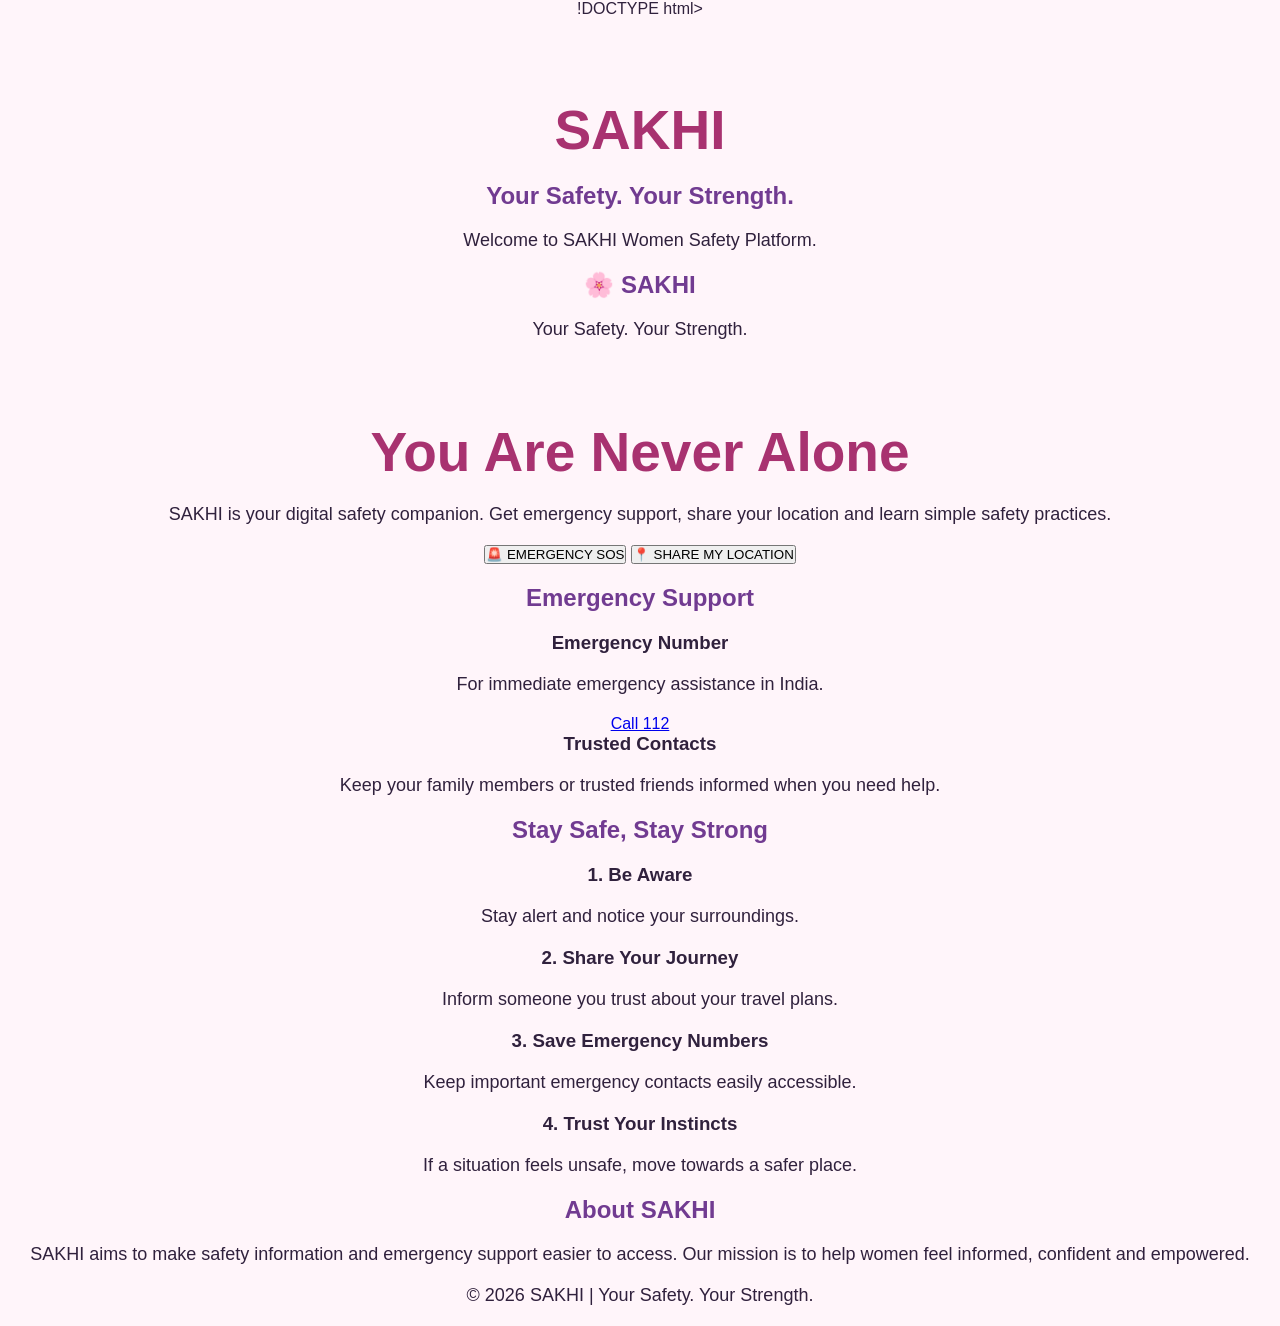
==== index.html @ e5e1df04 "Update index.html" ====
!DOCTYPE html>
<html lang="en">
<head>
    <meta charset="UTF-8">
    <meta name="viewport" content="width=device-width, initial-scale=1.0">
    <title>SAKHI - Women Safety</title>
</head>
<body>

    <h1>SAKHI</h1>
    <h2>Your Safety. Your Strength.</h2>

    <p>Welcome to SAKHI Women Safety Platform.</p>

</body>
</html>

<!DOCTYPE html>
<html lang="en">
<head>
    <meta charset="UTF-8">
    <meta name="viewport" content="width=device-width, initial-scale=1.0">

    <title>SAKHI - Your Safety, Your Strength</title>

    <link rel="stylesheet" href="style.css">
</head>

<body>

    <header>
        <h2>🌸 SAKHI</h2>
        <p>Your Safety. Your Strength.</p>
    </header>

    <main>
        <section class="hero">
            <h1>You Are Never Alone</h1>

            <p>
                SAKHI is your digital safety companion.
                Get emergency support, share your location
                and learn simple safety practices.
            </p>

            <button onclick="callEmergency()">
                🚨 EMERGENCY SOS
            </button>

            <button onclick="shareLocation()">
                📍 SHARE MY LOCATION
            </button>
        </section>

        <section>
            <h2>Emergency Support</h2>

            <div class="card">
                <h3>Emergency Number</h3>
                <p>For immediate emergency assistance in India.</p>
                <a href="tel:112">Call 112</a>
            </div>

            <div class="card">
                <h3>Trusted Contacts</h3>
                <p>
                    Keep your family members or trusted friends
                    informed when you need help.
                </p>
            </div>
        </section>

        <section>
            <h2>Stay Safe, Stay Strong</h2>

            <div class="card">
                <h3>1. Be Aware</h3>
                <p>Stay alert and notice your surroundings.</p>
            </div>

            <div class="card">
                <h3>2. Share Your Journey</h3>
                <p>Inform someone you trust about your travel plans.</p>
            </div>

            <div class="card">
                <h3>3. Save Emergency Numbers</h3>
                <p>Keep important emergency contacts easily accessible.</p>
            </div>

            <div class="card">
                <h3>4. Trust Your Instincts</h3>
                <p>If a situation feels unsafe, move towards a safer place.</p>
            </div>
        </section>

        <section class="about">
            <h2>About SAKHI</h2>
            <p>
                SAKHI aims to make safety information and emergency
                support easier to access. Our mission is to help
                women feel informed, confident and empowered.
            </p>
        </section>
    </main>

    <footer>
        <p>© 2026 SAKHI | Your Safety. Your Strength.</p>
    </footer>

    <script src="script.js"></script>

</body>
</html>
---- style.css ----
* {
    margin: 0;
    padding: 0;
    box-sizing: border-box;
}

body {
    font-family: Arial, sans-serif;
    background: #fff5fa;
    color: #30213d;
    text-align: center;
}

h1 {
    font-size: 55px;
    color: #a83270;
    margin-top: 80px;
}

h2 {
    color: #713b91;
    margin: 20px;
}

p {
    font-size: 18px;
    margin: 20px;
}
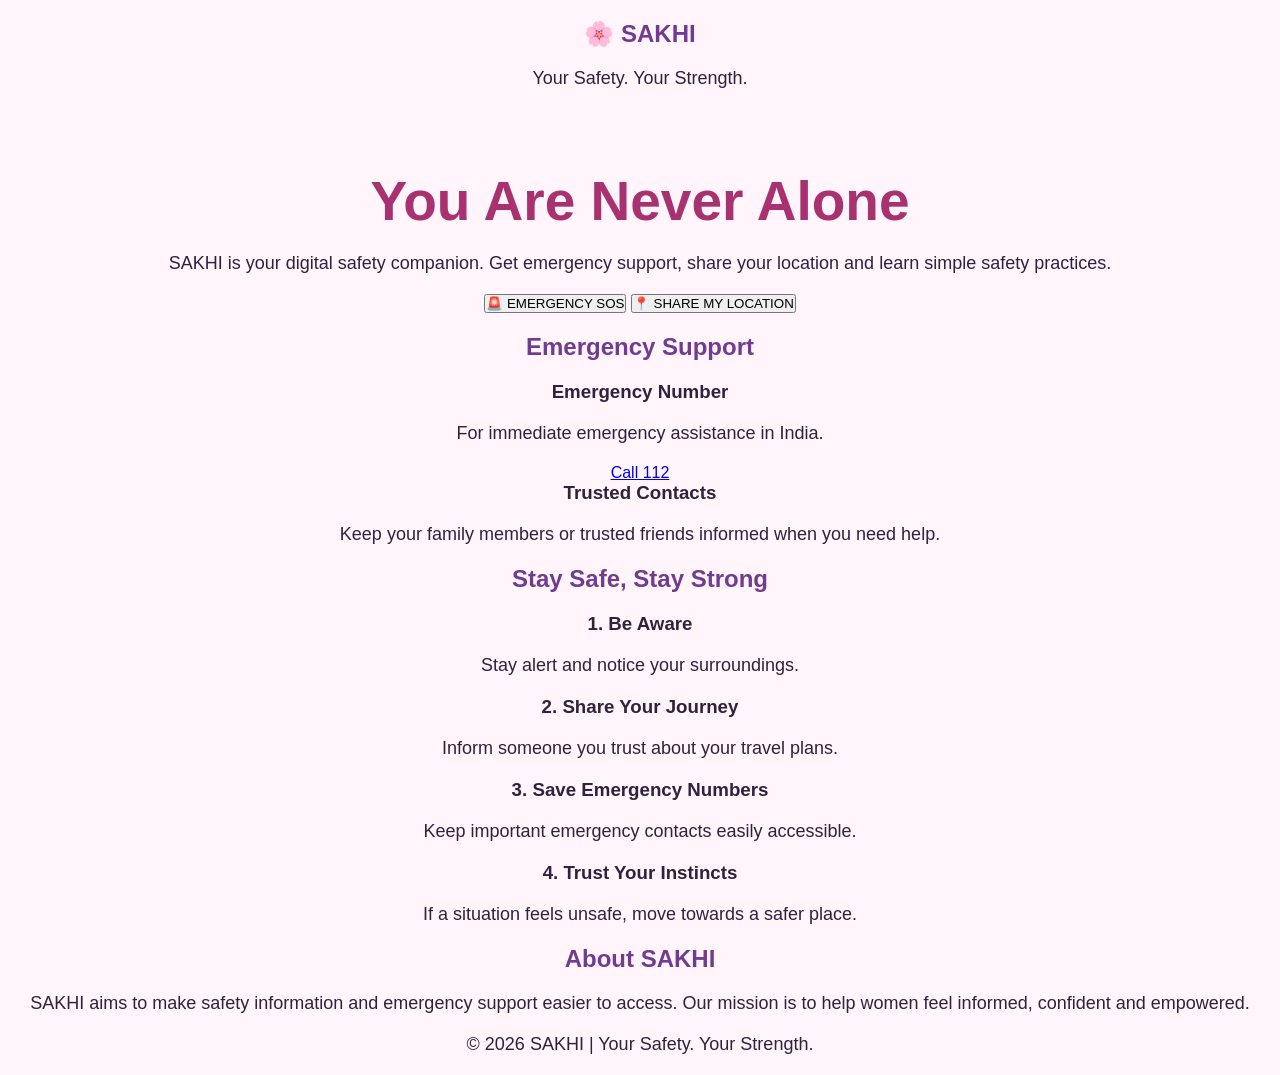
==== commit 5b7bd724: "Update index.html" ====
--- a/index.html
+++ b/index.html
@@ -1,20 +1,3 @@
-!DOCTYPE html>
-<html lang="en">
-<head>
-    <meta charset="UTF-8">
-    <meta name="viewport" content="width=device-width, initial-scale=1.0">
-    <title>SAKHI - Women Safety</title>
-</head>
-<body>
-
-    <h1>SAKHI</h1>
-    <h2>Your Safety. Your Strength.</h2>
-
-    <p>Welcome to SAKHI Women Safety Platform.</p>
-
-</body>
-</html>
-
 <!DOCTYPE html>
 <html lang="en">
 <head>
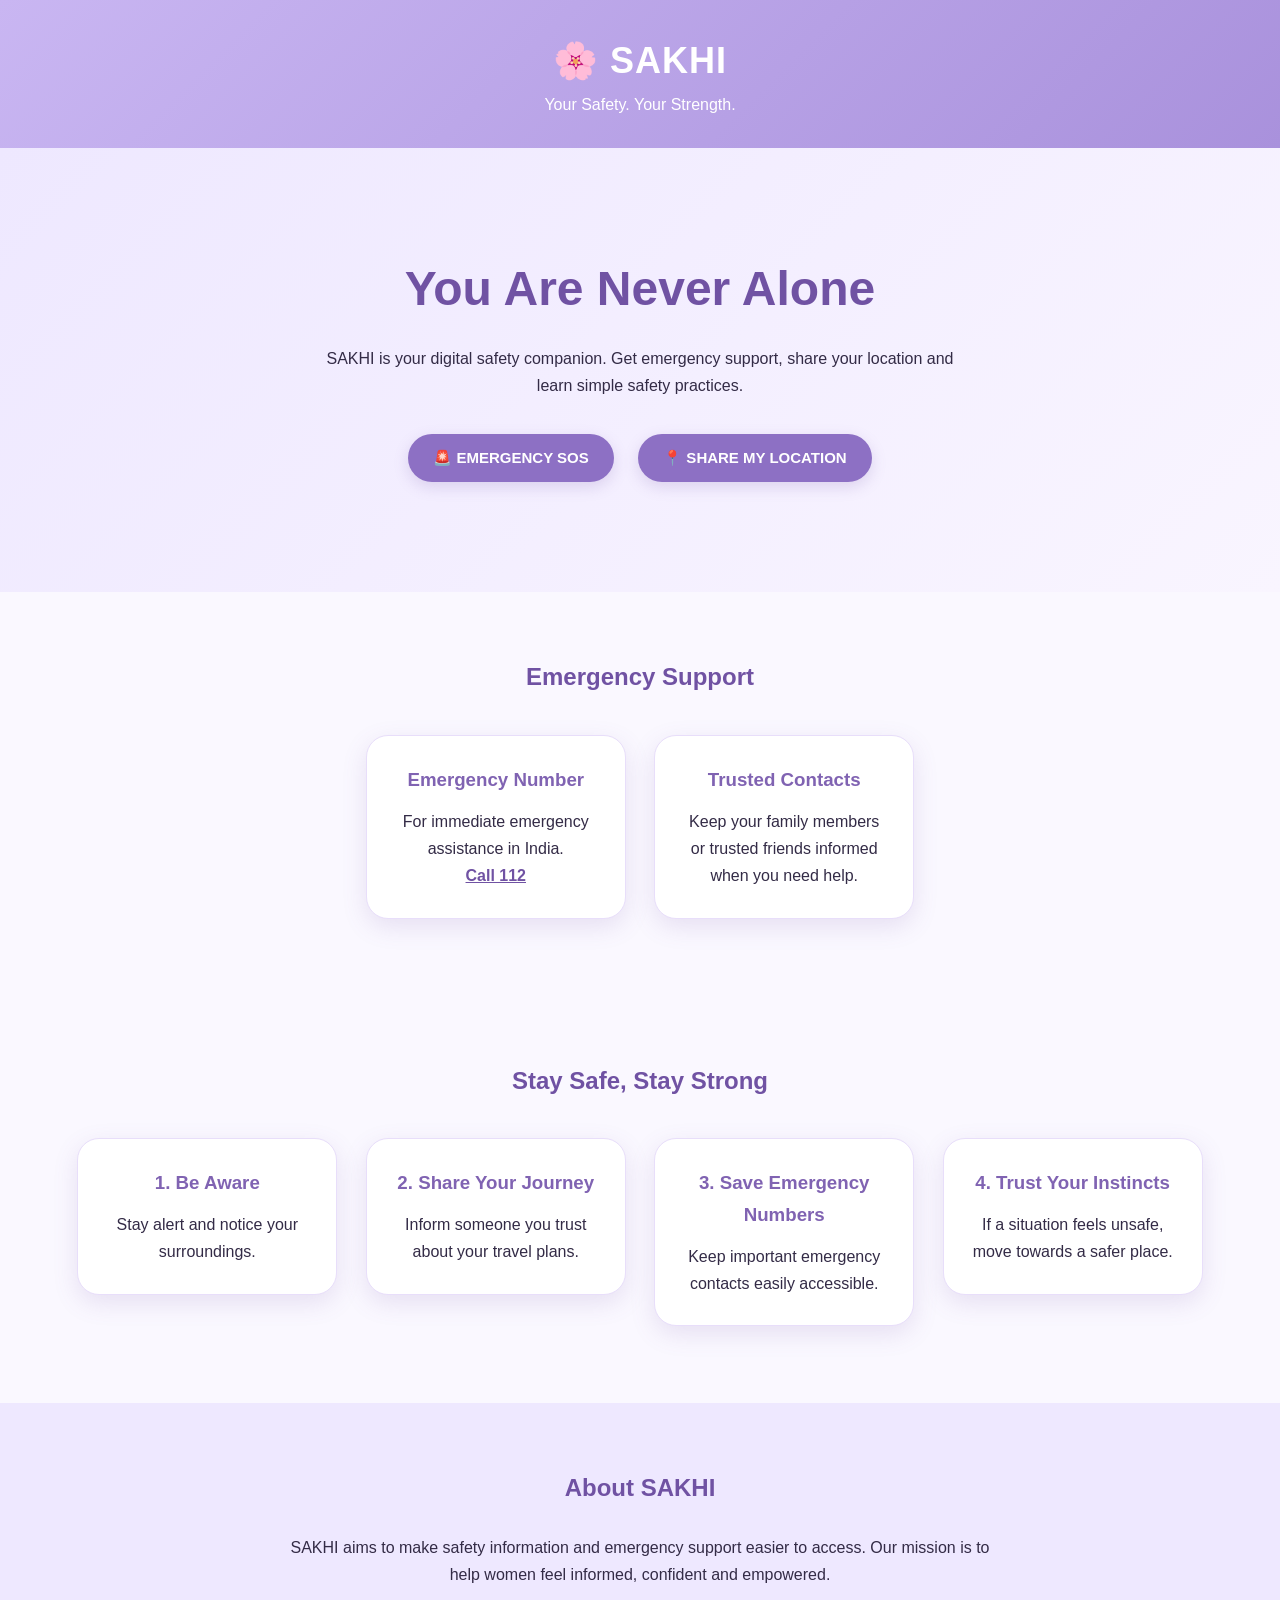
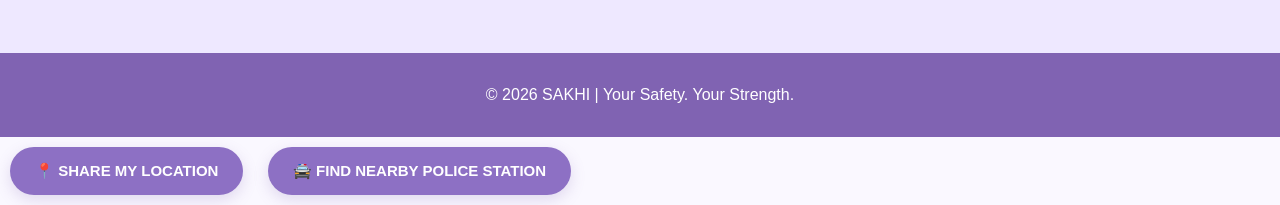
==== commit 4adbf9b2: "Update index.html" ====
--- a/index.html
+++ b/index.html
@@ -95,3 +95,9 @@
 
 </body>
 </html>
+<button onclick="shareLocation()">
+    📍 SHARE MY LOCATION
+</button>
+<button onclick="findNearbyPolice()">
+    🚔 FIND NEARBY POLICE STATION
+</button>
--- a/style.css
+++ b/style.css
@@ -6,23 +6,165 @@
 
 body {
     font-family: Arial, sans-serif;
-    background: #fff5fa;
-    color: #30213d;
+    background: #faf8ff;
+    color: #332b46;
+    line-height: 1.7;
+}
+
+header {
+    background: linear-gradient(135deg, #c9b6f2, #a991dc);
+    color: white;
+    text-align: center;
+    padding: 25px;
+}
+
+header h2 {
+    font-size: 32px;
+}
+
+.hero {
+    text-align: center;
+    padding: 75px 20px;
+    background: linear-gradient(135deg, #eee8ff, #f9f5ff);
+}
+
+.hero h1 {
+    font-size: 42px;
+    color: #7052a3;
+    margin-bottom: 15px;
+}
+
+.hero p {
+    max-width: 650px;
+    margin: 0 auto 25px;
+}
+
+button {
+    background: #8d70c4;
+    color: white;
+    border: none;
+    padding: 15px 25px;
+    margin: 10px;
+    border-radius: 30px;
+    cursor: pointer;
+    font-size: 15px;
+}
+
+button:hover {
+    background: #6d50a5;
+}
+
+section {
+    padding: 45px 20px;
     text-align: center;
 }
 
-h1 {
-    font-size: 55px;
-    color: #a83270;
-    margin-top: 80px;
+section h2 {
+    color: #7052a3;
+    margin-bottom: 25px;
 }
 
-h2 {
-    color: #713b91;
-    margin: 20px;
+.card {
+    display: inline-block;
+    vertical-align: top;
+    background: white;
+    width: 260px;
+    padding: 28px;
+    margin: 12px;
+    border-radius: 18px;
+    box-shadow: 0 5px 20px rgba(120, 90, 170, 0.12);
 }
 
-p {
-    font-size: 18px;
-    margin: 20px;
+.card h3 {
+    color: #8063b2;
+    margin-bottom: 12px;
 }
+
+.card a {
+    color: #7052a3;
+    font-weight: bold;
+}
+
+.about {
+    background: #eee8ff;
+}
+
+.about p {
+    max-width: 700px;
+    margin: auto;
+}
+
+footer {
+    background: #8063b2;
+    color: white;
+    text-align: center;
+    padding: 22px;
+}
+
+@media (max-width: 600px) {
+    .hero h1 {
+        font-size: 30px;
+    }
+
+    .card {
+        width: 90%;
+    }
+
+    button {
+        display: block;
+        margin: 12px auto;
+    }
+}
+
+/* Premium SAKHI improvements */
+
+header {
+    padding: 30px 20px;
+    box-shadow: 0 3px 15px rgba(100, 70, 150, 0.15);
+}
+
+header h2 {
+    font-size: 36px;
+    letter-spacing: 1px;
+}
+
+.hero {
+    padding: 100px 20px;
+    min-height: 380px;
+}
+
+.hero h1 {
+    font-size: 48px;
+    font-weight: 800;
+}
+
+section {
+    padding: 65px 20px;
+}
+
+.card {
+    border: 1px solid #e8defa;
+    border-radius: 22px;
+    box-shadow: 0 8px 25px rgba(120, 90, 170, 0.15);
+    transition: transform 0.3s ease,
+                box-shadow 0.3s ease;
+}
+
+.card:hover {
+    transform: translateY(-8px);
+    box-shadow: 0 12px 30px rgba(120, 90, 170, 0.25);
+}
+
+button {
+    font-weight: bold;
+    box-shadow: 0 5px 15px rgba(120, 90, 170, 0.2);
+    transition: 0.3s;
+}
+
+button:hover {
+    transform: scale(1.05);
+}
+
+footer {
+    padding: 28px;
+}
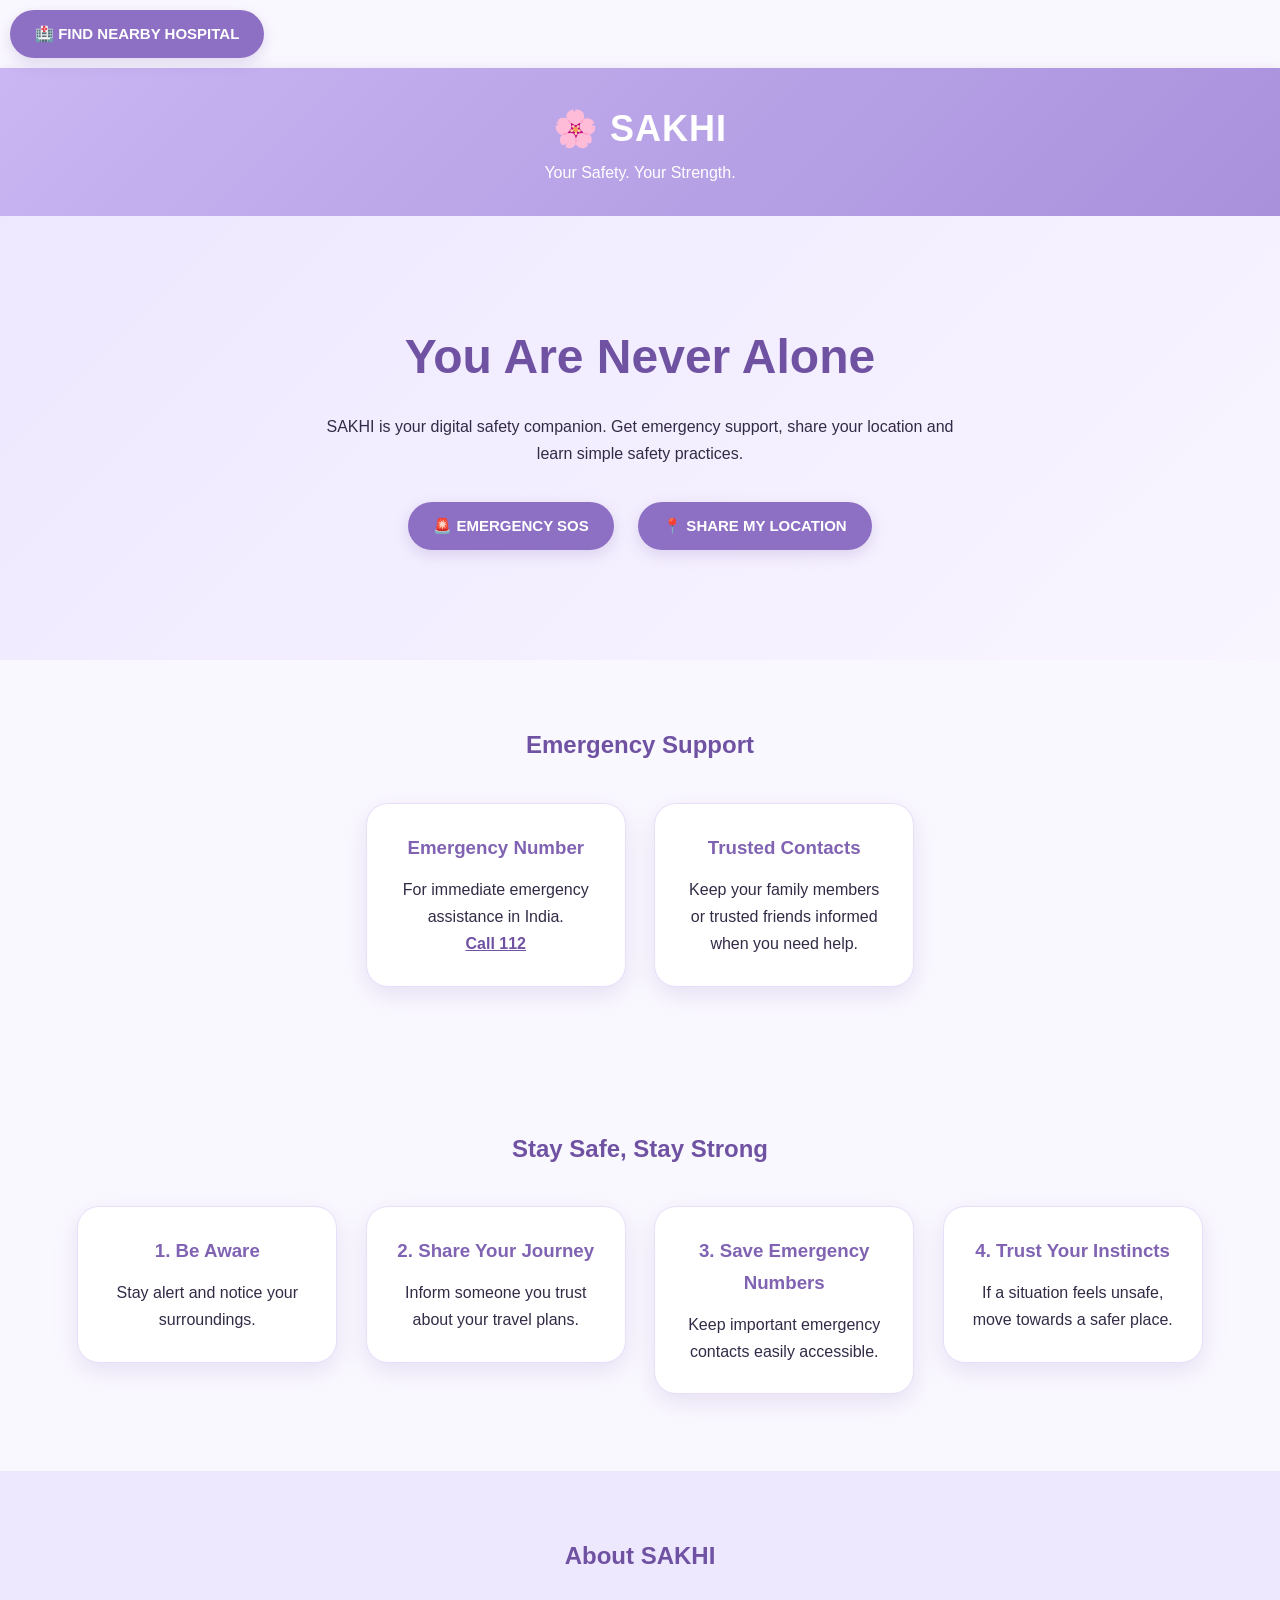
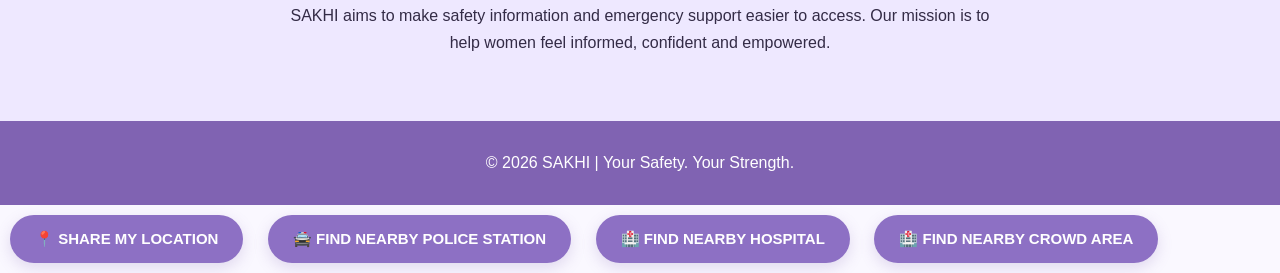
==== commit b59322ca: "Update index.html" ====
--- a/index.html
+++ b/index.html
@@ -1,3 +1,7 @@
+
+<button onclick="findNearbyHospital()">
+    🏥 FIND NEARBY HOSPITAL
+</button>
 <!DOCTYPE html>
 <html lang="en">
 <head>
@@ -101,3 +105,13 @@
 <button onclick="findNearbyPolice()">
     🚔 FIND NEARBY POLICE STATION
 </button>
+
+<button onclick="findNearbyHospital()">
+    🏥 FIND NEARBY HOSPITAL
+</button>
+
+<button onclick="findNearbycrowdarea()">
+    🏥 FIND NEARBY CROWD AREA
+</button>
+
+
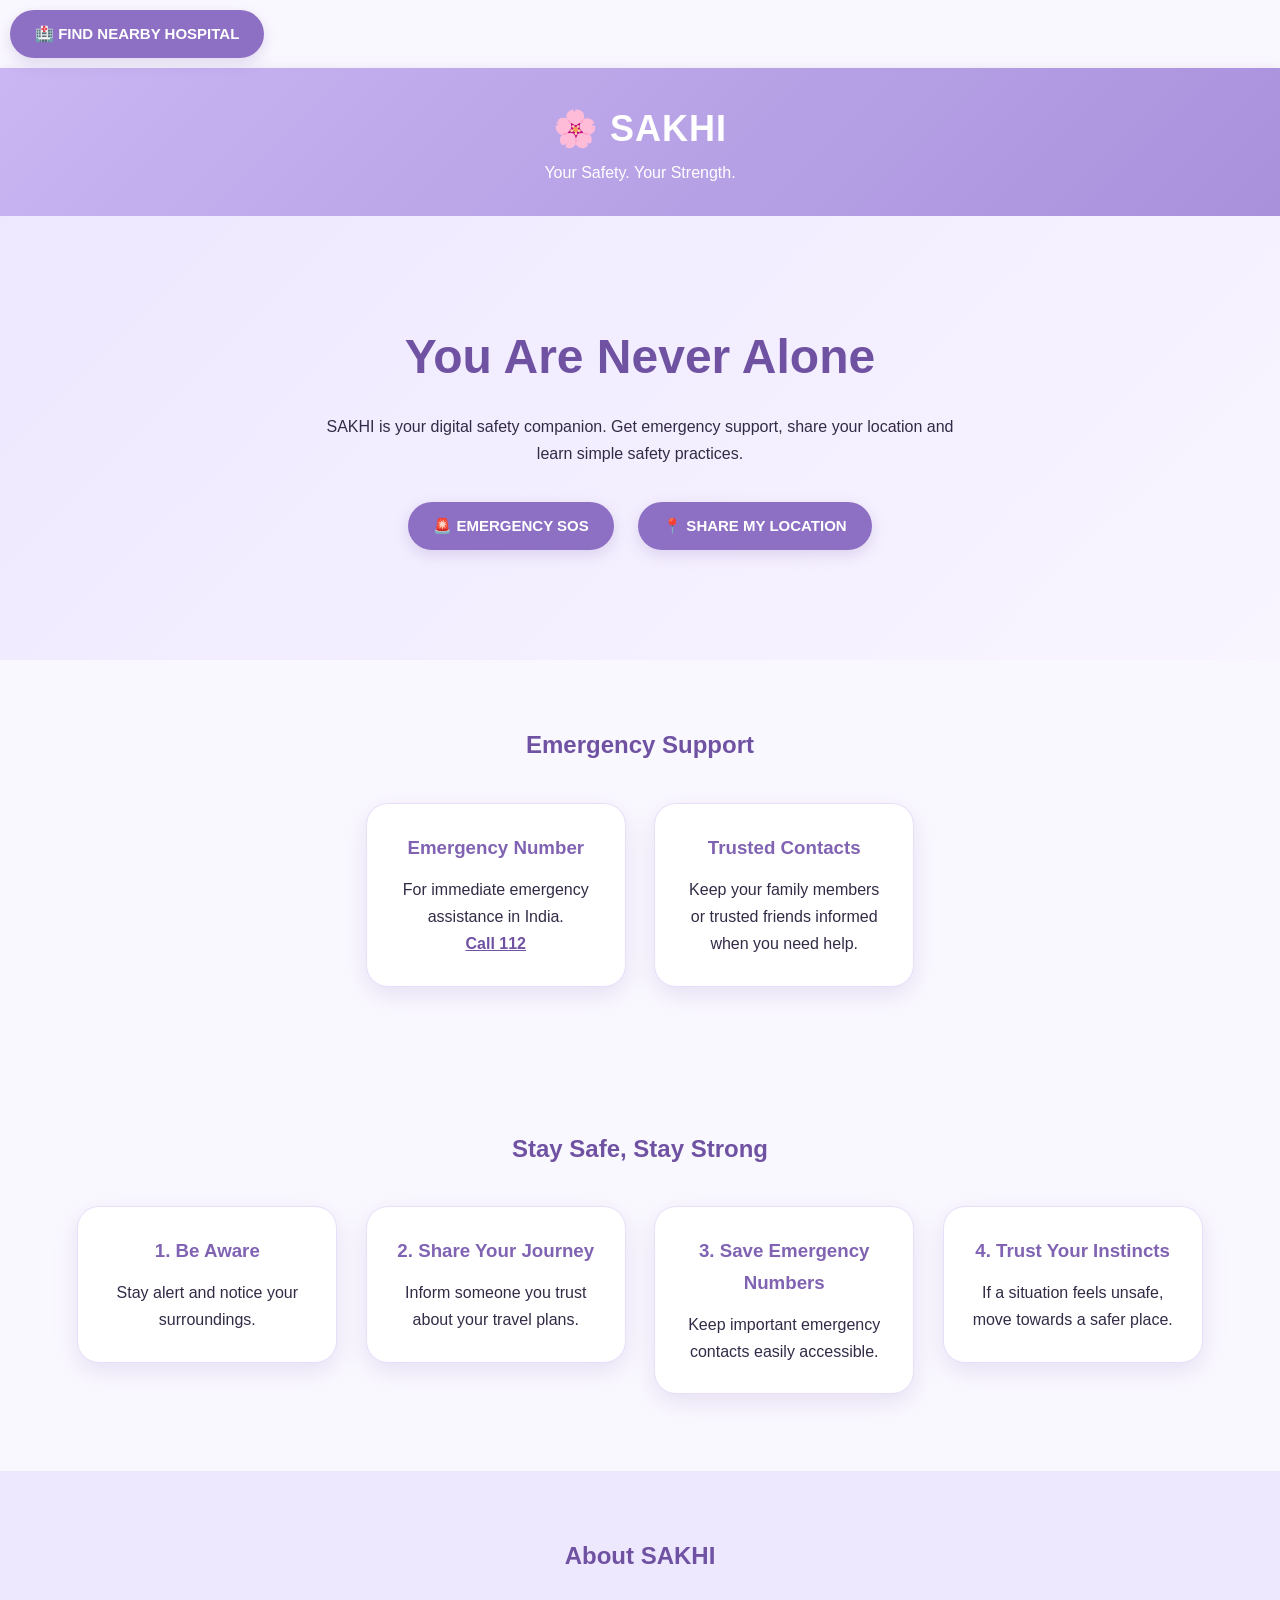
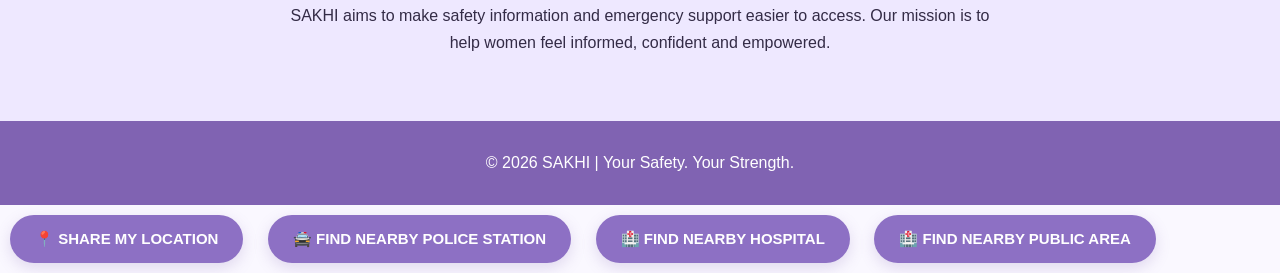
==== commit 5c6ea8d7: "Update index.html" ====
--- a/index.html
+++ b/index.html
@@ -110,8 +110,8 @@
     🏥 FIND NEARBY HOSPITAL
 </button>
 
-<button onclick="findNearbycrowdarea()">
-    🏥 FIND NEARBY CROWD AREA
+<button onclick="findNearbypublicarea()">
+    🏥 FIND NEARBY PUBLIC AREA 
 </button>
 
 
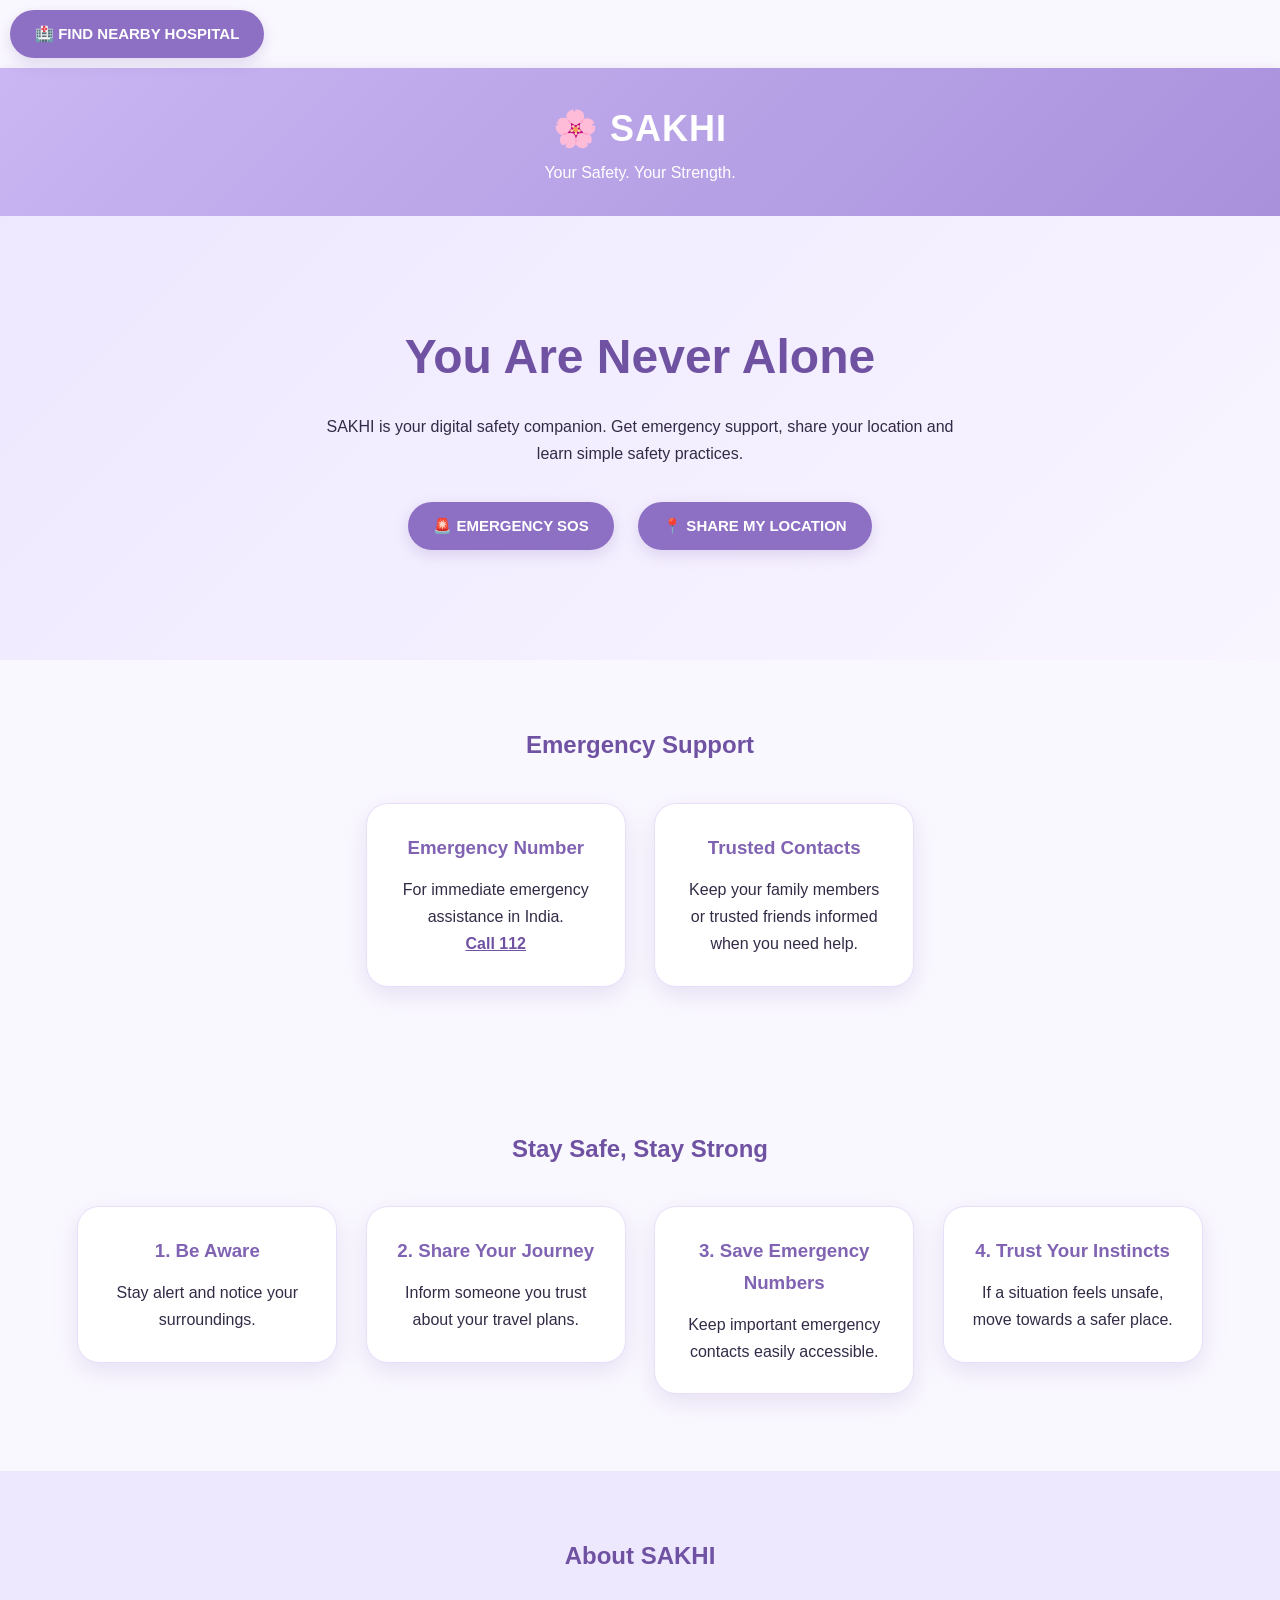
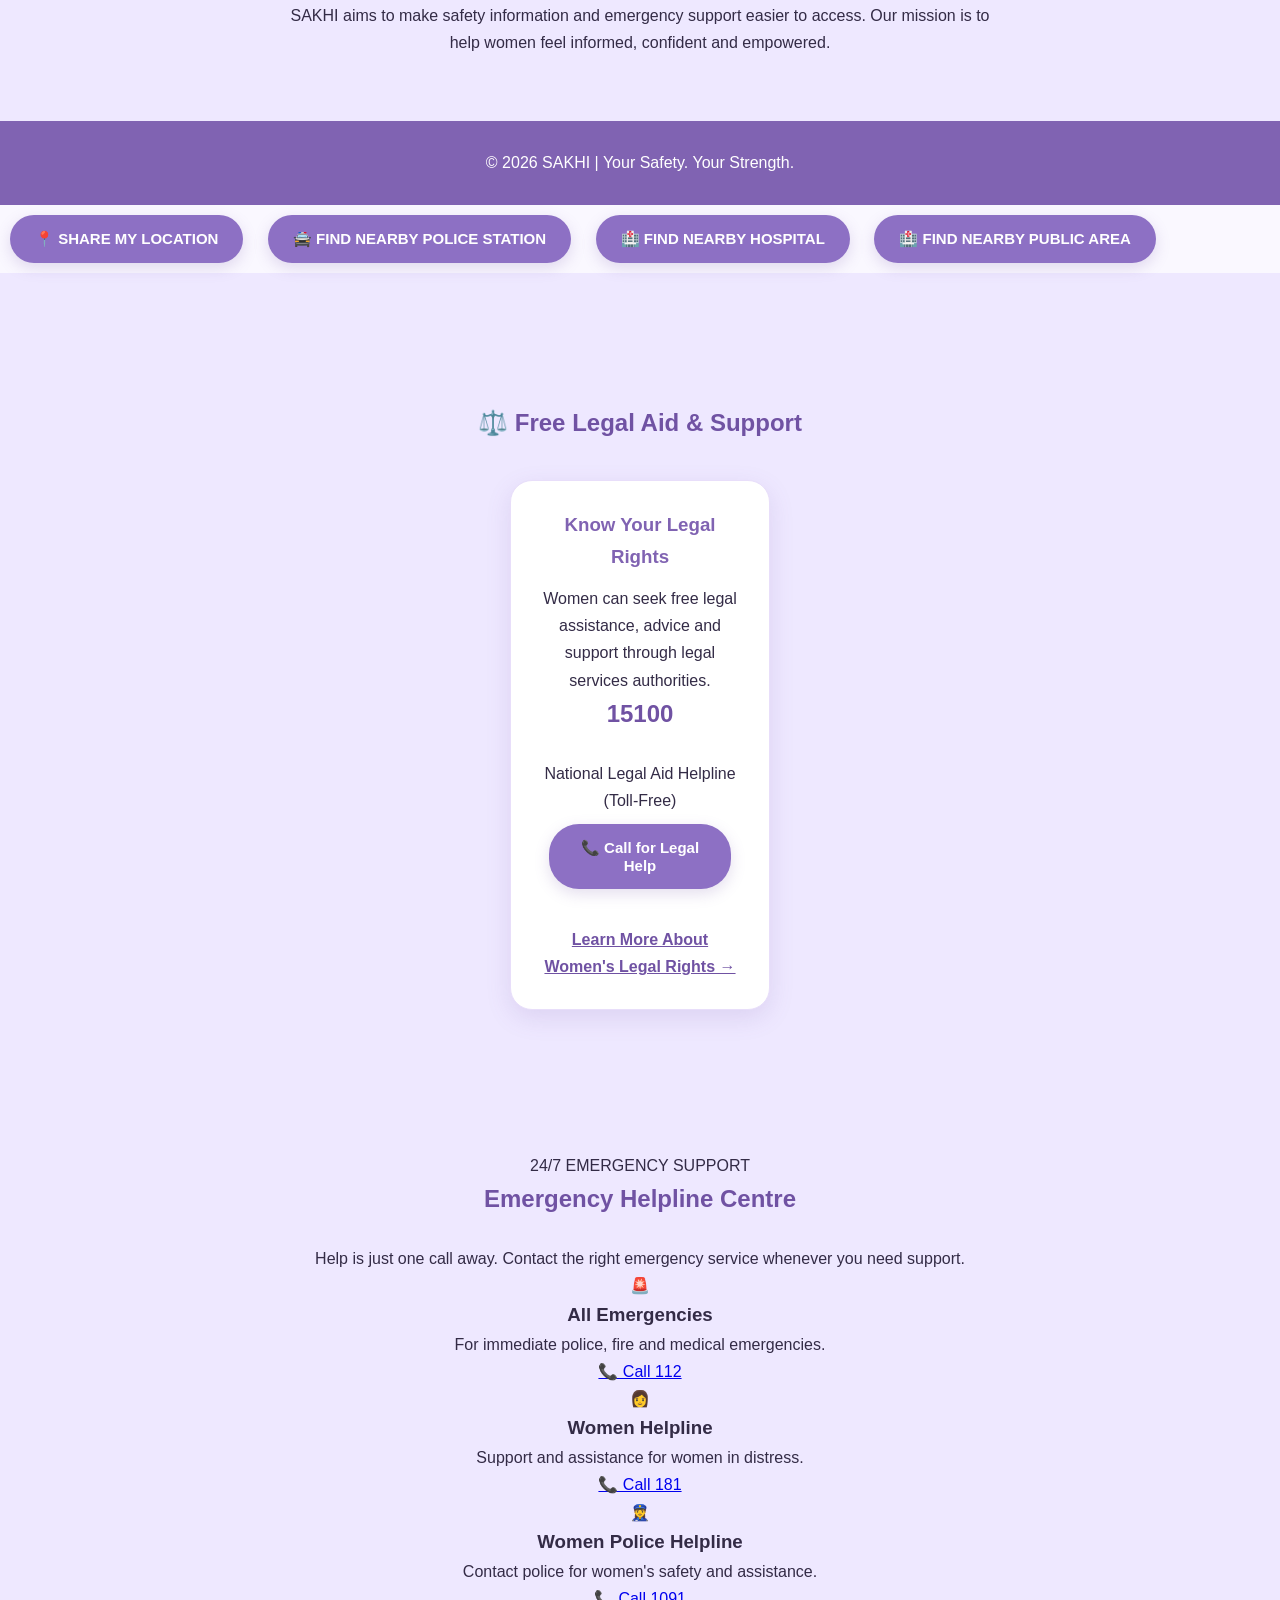
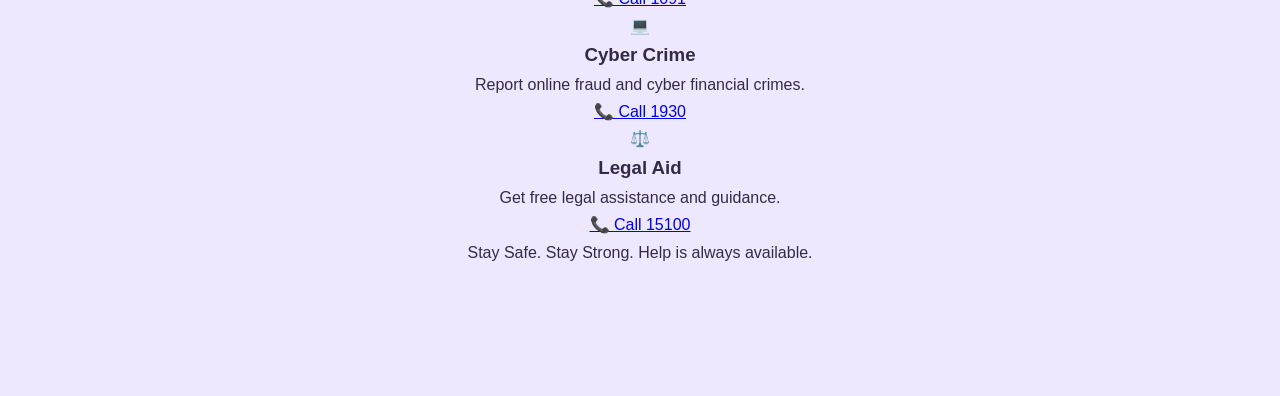
==== commit fac24d1c: "Update index.html" ====
--- a/index.html
+++ b/index.html
@@ -113,5 +113,94 @@
 <button onclick="findNearbypublicarea()">
     🏥 FIND NEARBY PUBLIC AREA 
 </button>
-
-
+<section class="about">
+
+    
+<section class="legal-aid">
+    <h2>⚖️ Free Legal Aid & Support</h2>
+
+    <div class="card">
+        <h3>Know Your Legal Rights</h3>
+
+        <p>
+            Women can seek free legal assistance,
+            advice and support through legal services authorities.
+        </p>
+
+        <h2>15100</h2>
+
+        <p>National Legal Aid Helpline (Toll-Free)</p>
+
+        <a href="tel:15100">
+            <button>📞 Call for Legal Help</button>
+        </a>
+
+        <br><br>
+
+        <a href="https://nalsa.gov.in/womens-assistance/"
+           target="_blank" rel="noopener noreferrer">
+            Learn More About Women's Legal Rights →
+        </a>
+    </div>
+</section>
+
+<!-- EMERGENCY HELPLINE CENTRE -->
+
+<section class="helpline-section" id="helplines">
+
+    <div class="helpline-header">
+        <span>24/7 EMERGENCY SUPPORT</span>
+        <h2>Emergency Helpline Centre</h2>
+        <p>
+            Help is just one call away.
+            Contact the right emergency service whenever you need support.
+        </p>
+    </div>
+
+    <div class="helpline-container">
+
+        <div class="helpline-card">
+            <div class="helpline-icon">🚨</div>
+            <h3>All Emergencies</h3>
+            <p>For immediate police, fire and medical emergencies.</p>
+            <a href="tel:112">📞 Call 112</a>
+        </div>
+
+        <div class="helpline-card">
+            <div class="helpline-icon">👩</div>
+            <h3>Women Helpline</h3>
+            <p>Support and assistance for women in distress.</p>
+            <a href="tel:181">📞 Call 181</a>
+        </div>
+
+        <div class="helpline-card">
+            <div class="helpline-icon">👮‍♀️</div>
+            <h3>Women Police Helpline</h3>
+            <p>Contact police for women's safety and assistance.</p>
+            <a href="tel:1091">📞 Call 1091</a>
+        </div>
+
+        <div class="helpline-card">
+            <div class="helpline-icon">💻</div>
+            <h3>Cyber Crime</h3>
+            <p>Report online fraud and cyber financial crimes.</p>
+            <a href="tel:1930">📞 Call 1930</a>
+        </div>
+
+        <div class="helpline-card">
+            <div class="helpline-icon">⚖️</div>
+            <h3>Legal Aid</h3>
+            <p>Get free legal assistance and guidance.</p>
+            <a href="tel:15100">📞 Call 15100</a>
+        </div>
+
+    </div>
+
+    <p class="helpline-note">
+        Stay Safe. Stay Strong. Help is always available.
+    </p>
+
+</section>
+
+<!-- END EMERGENCY HELPLINE CENTRE -->
+
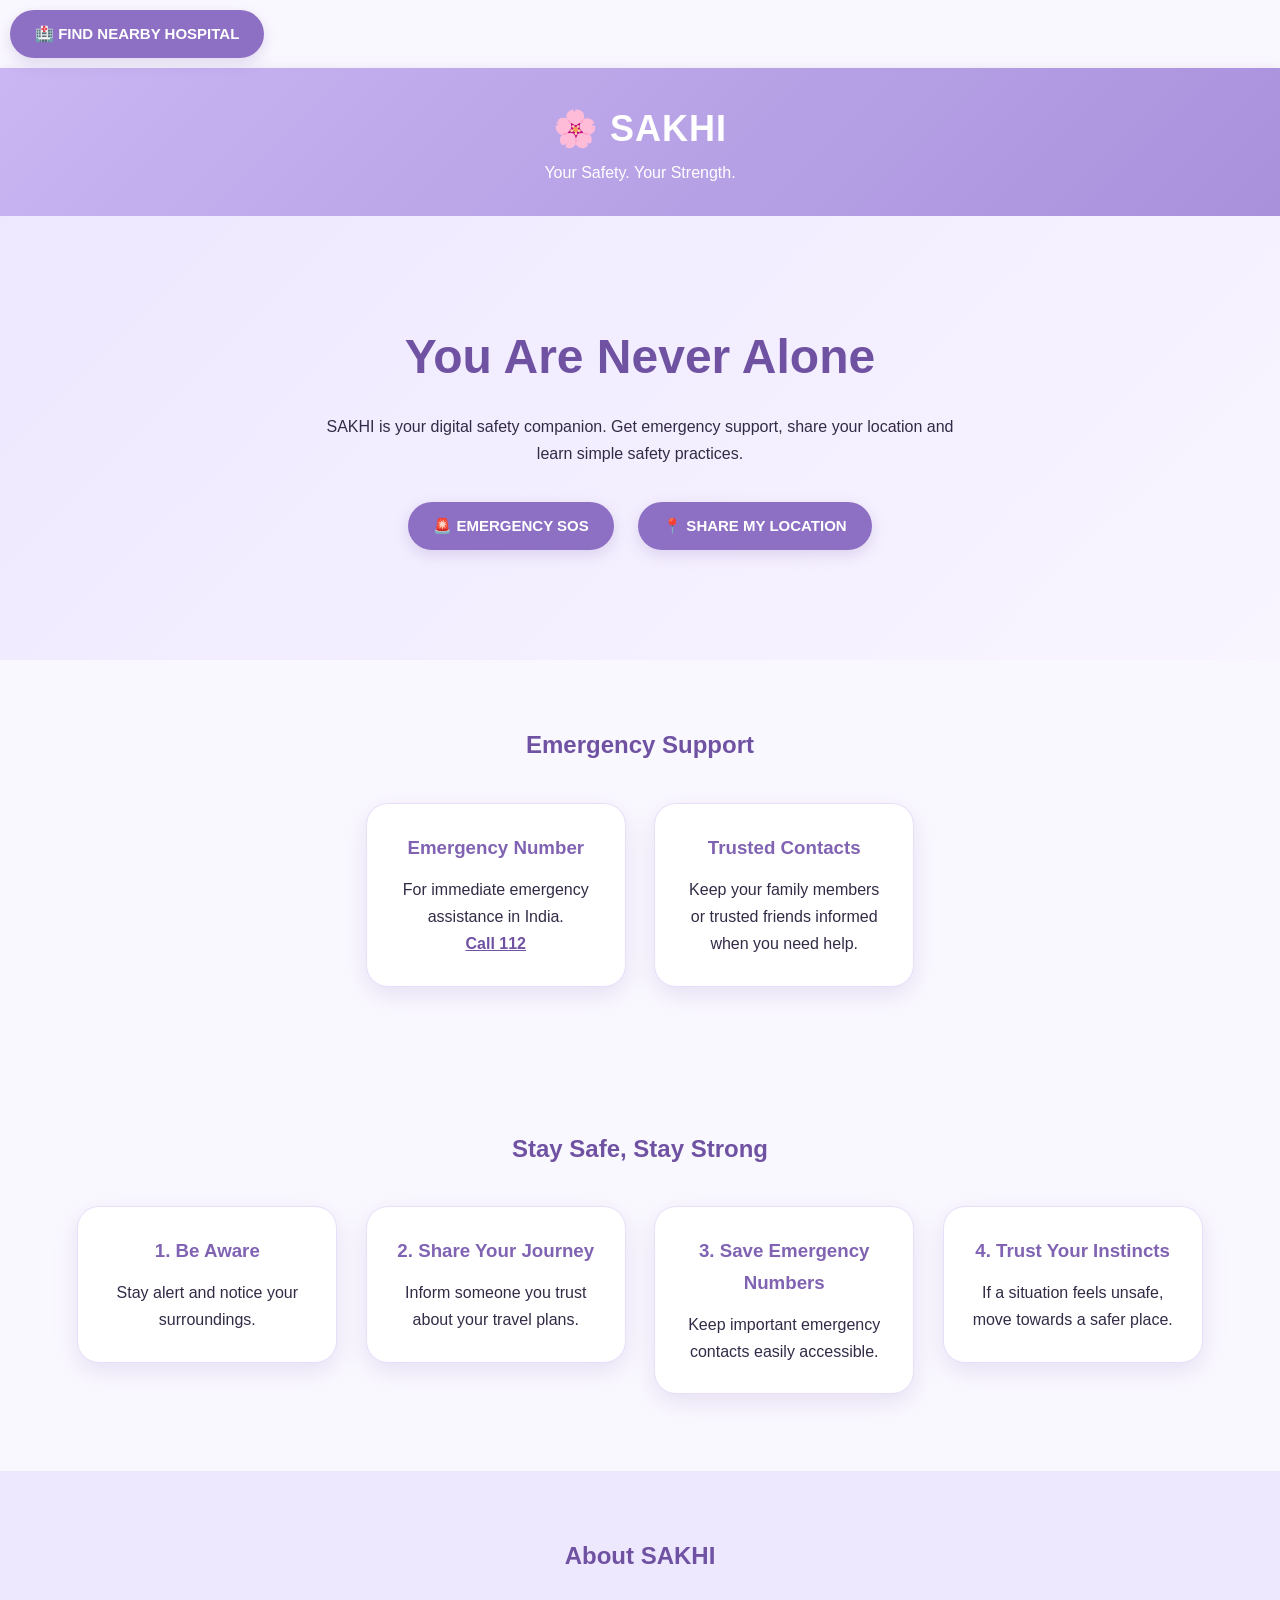
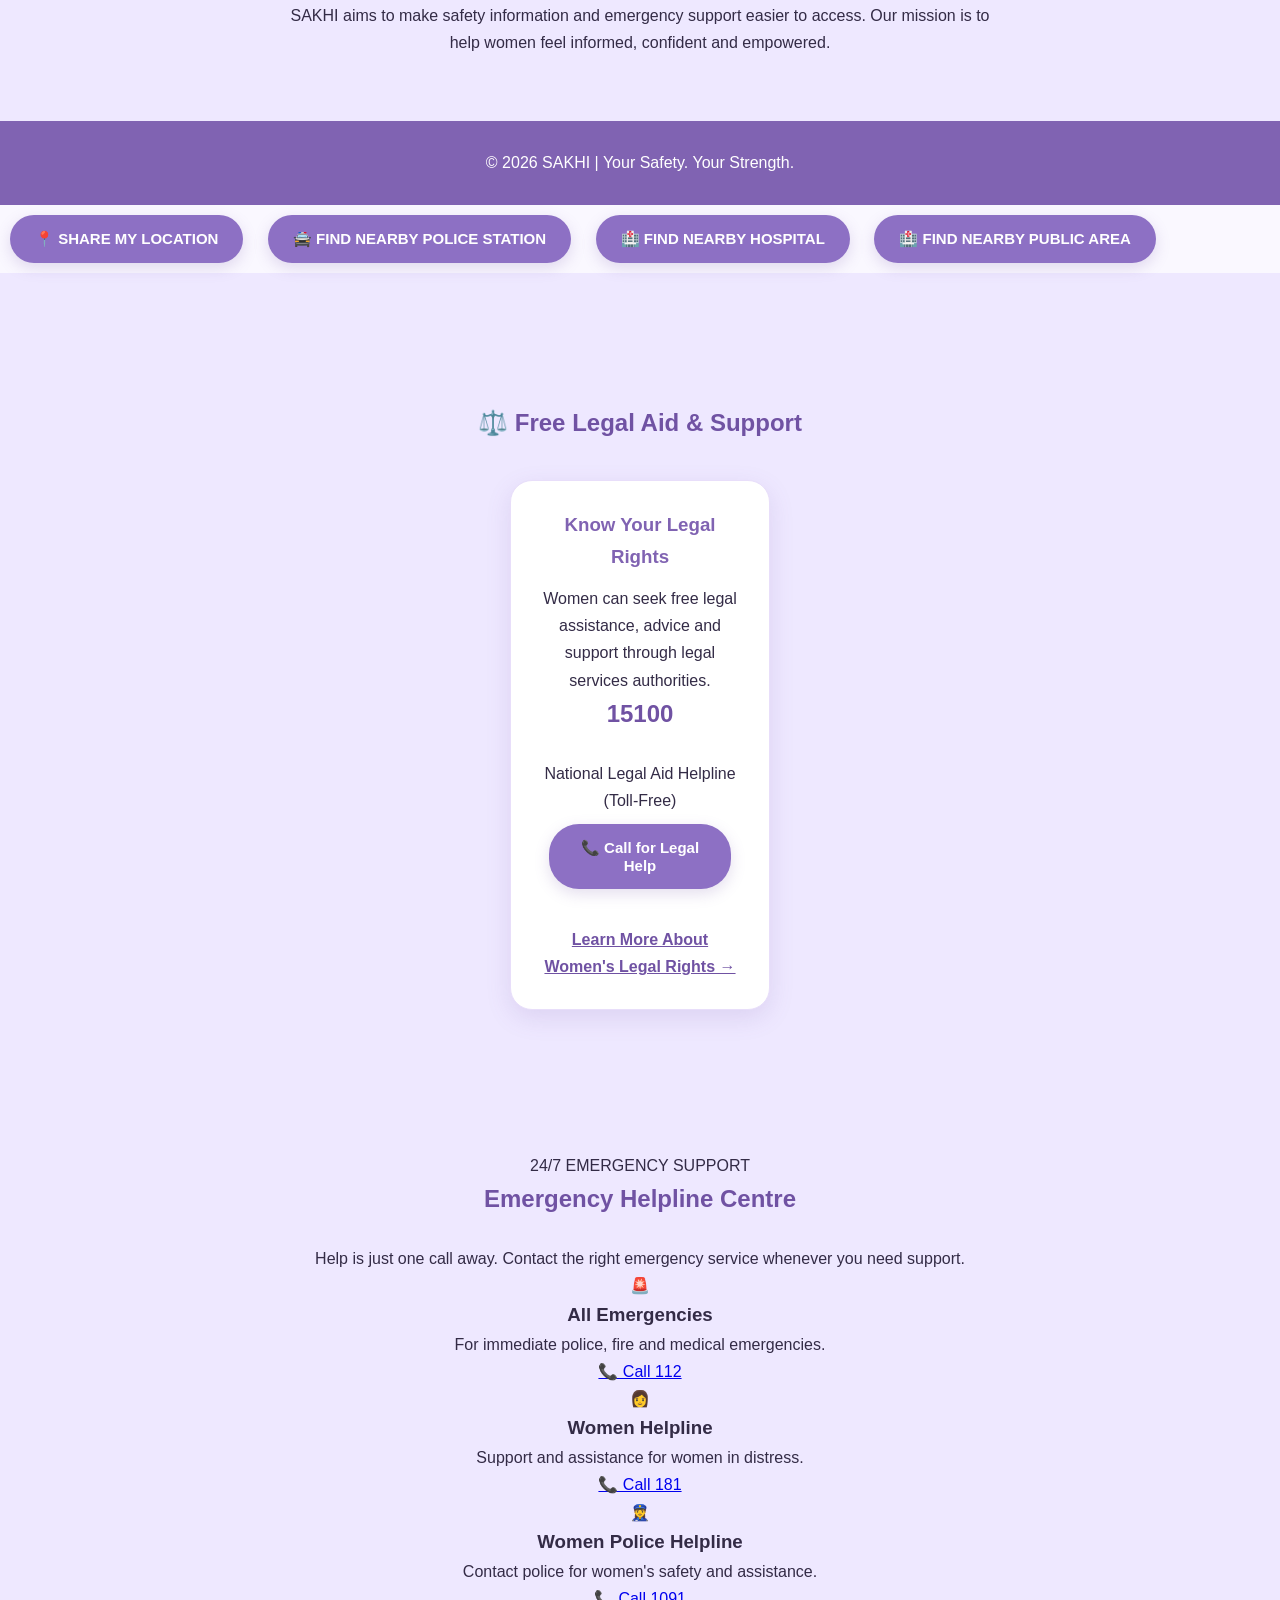
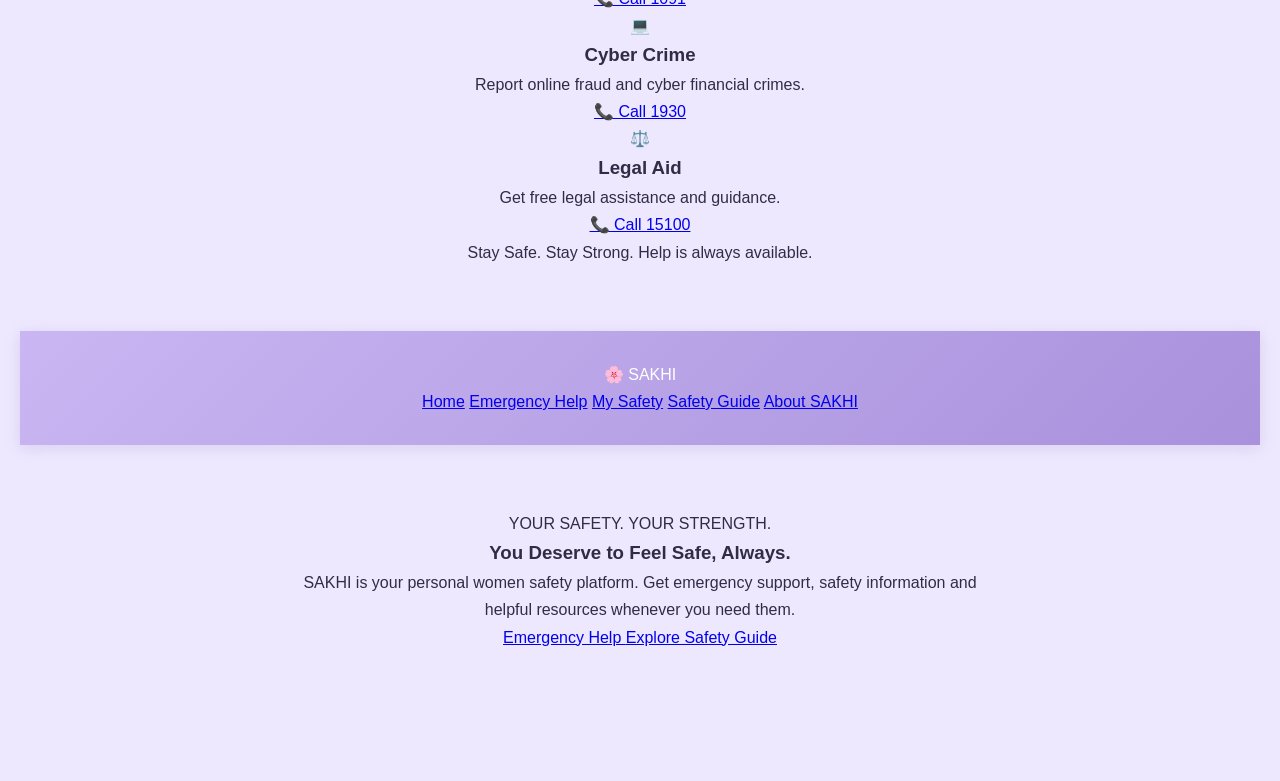
==== commit cc2163bc: "Update index.html" ====
--- a/index.html
+++ b/index.html
@@ -204,3 +204,41 @@
 
 <!-- END EMERGENCY HELPLINE CENTRE -->
 
+<!-- SAKHI NAVIGATION -->
+<header class="navbar">
+    <div class="logo">🌸 SAKHI</div>
+
+    <nav>
+        <a href="index.html">Home</a>
+        <a href="emergency.html">Emergency Help</a>
+        <a href="mysafety.html">My Safety</a>
+        <a href="safety-guide.html">Safety Guide</a>
+        <a href="about.html">About SAKHI</a>
+    </nav>
+</header>
+
+<!-- HOME SECTION -->
+<section class="home-section" id="home">
+    <div class="home-content">
+        <span class="home-tag">YOUR SAFETY. YOUR STRENGTH.</span>
+
+        <h1>You Deserve to Feel Safe, Always.</h1>
+
+        <p>
+            SAKHI is your personal women safety platform.
+            Get emergency support, safety information
+            and helpful resources whenever you need them.
+        </p>
+
+        <div class="home-buttons">
+            <a href="emergency.html" class="home-btn">
+                Emergency Help
+            </a>
+
+            <a href="safety-guide.html" class="home-btn secondary">
+                Explore Safety Guide
+            </a>
+        </div>
+    </div>
+</section>
+
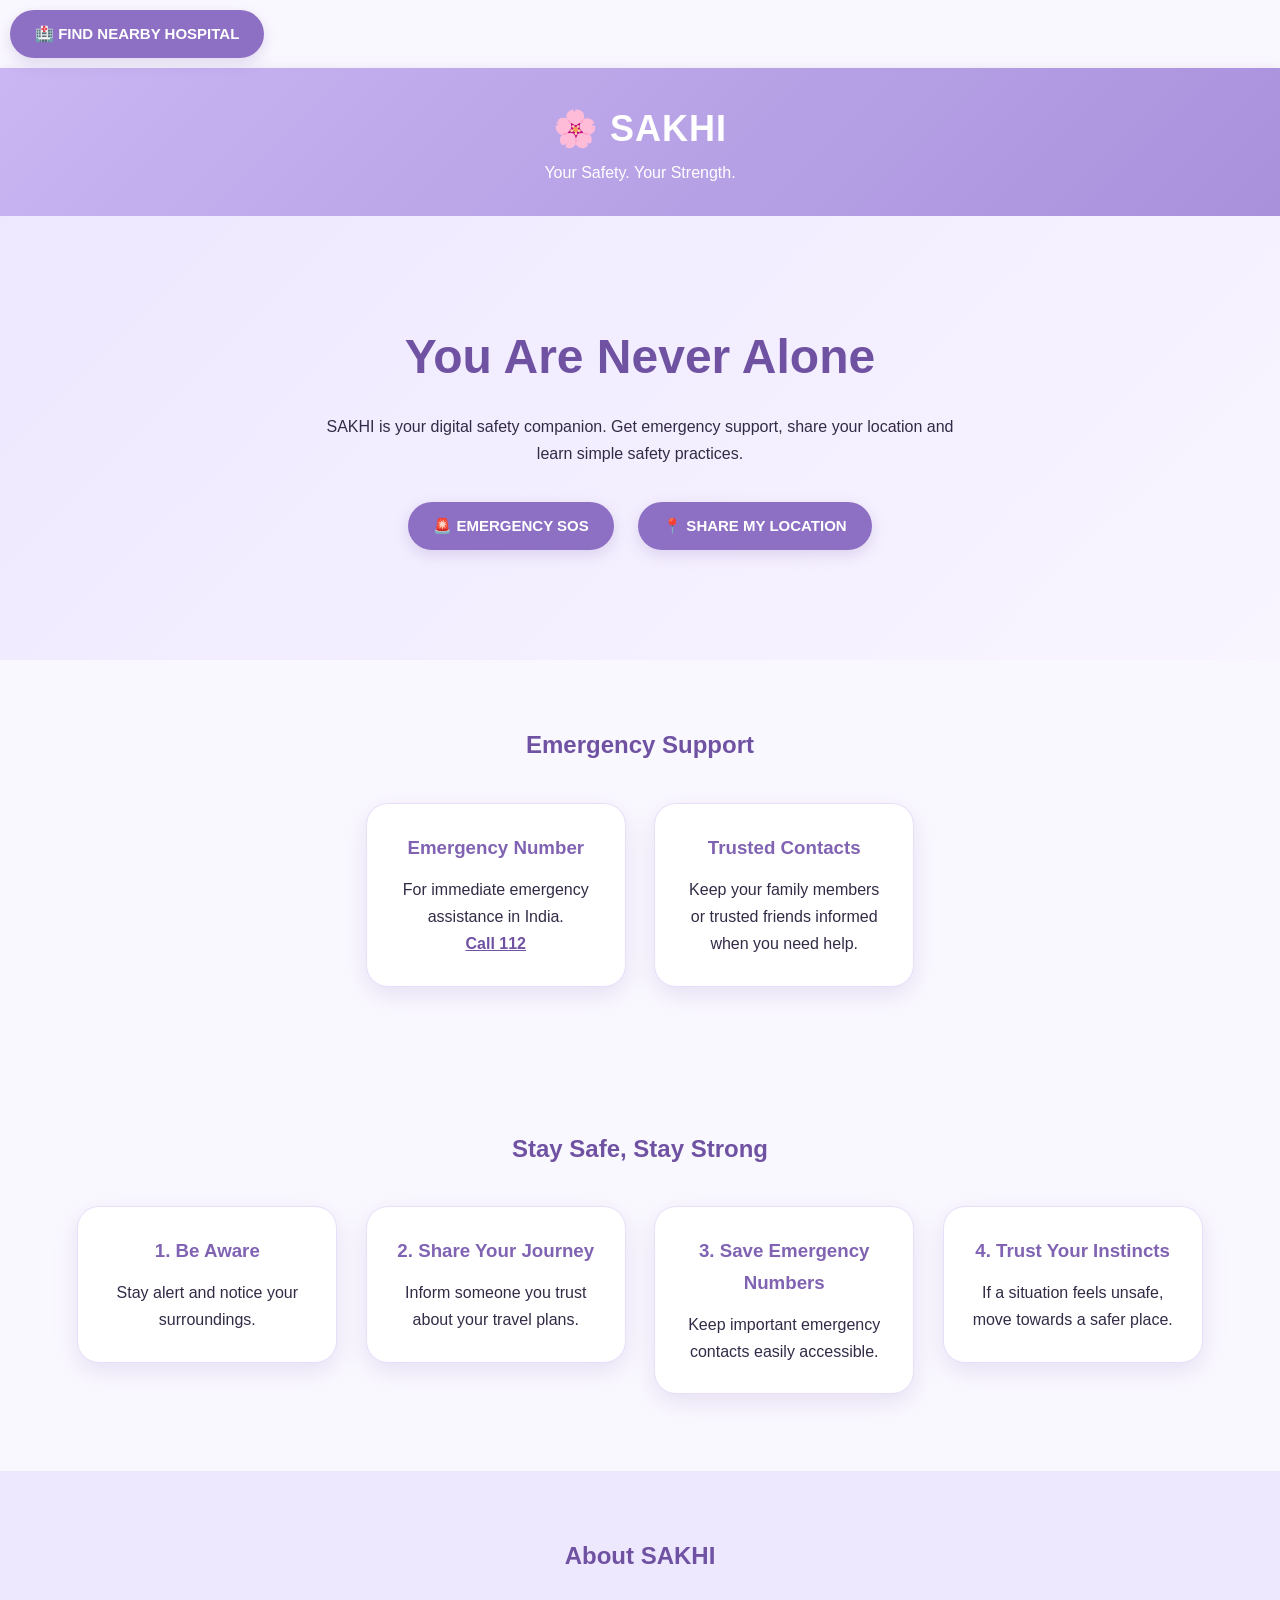
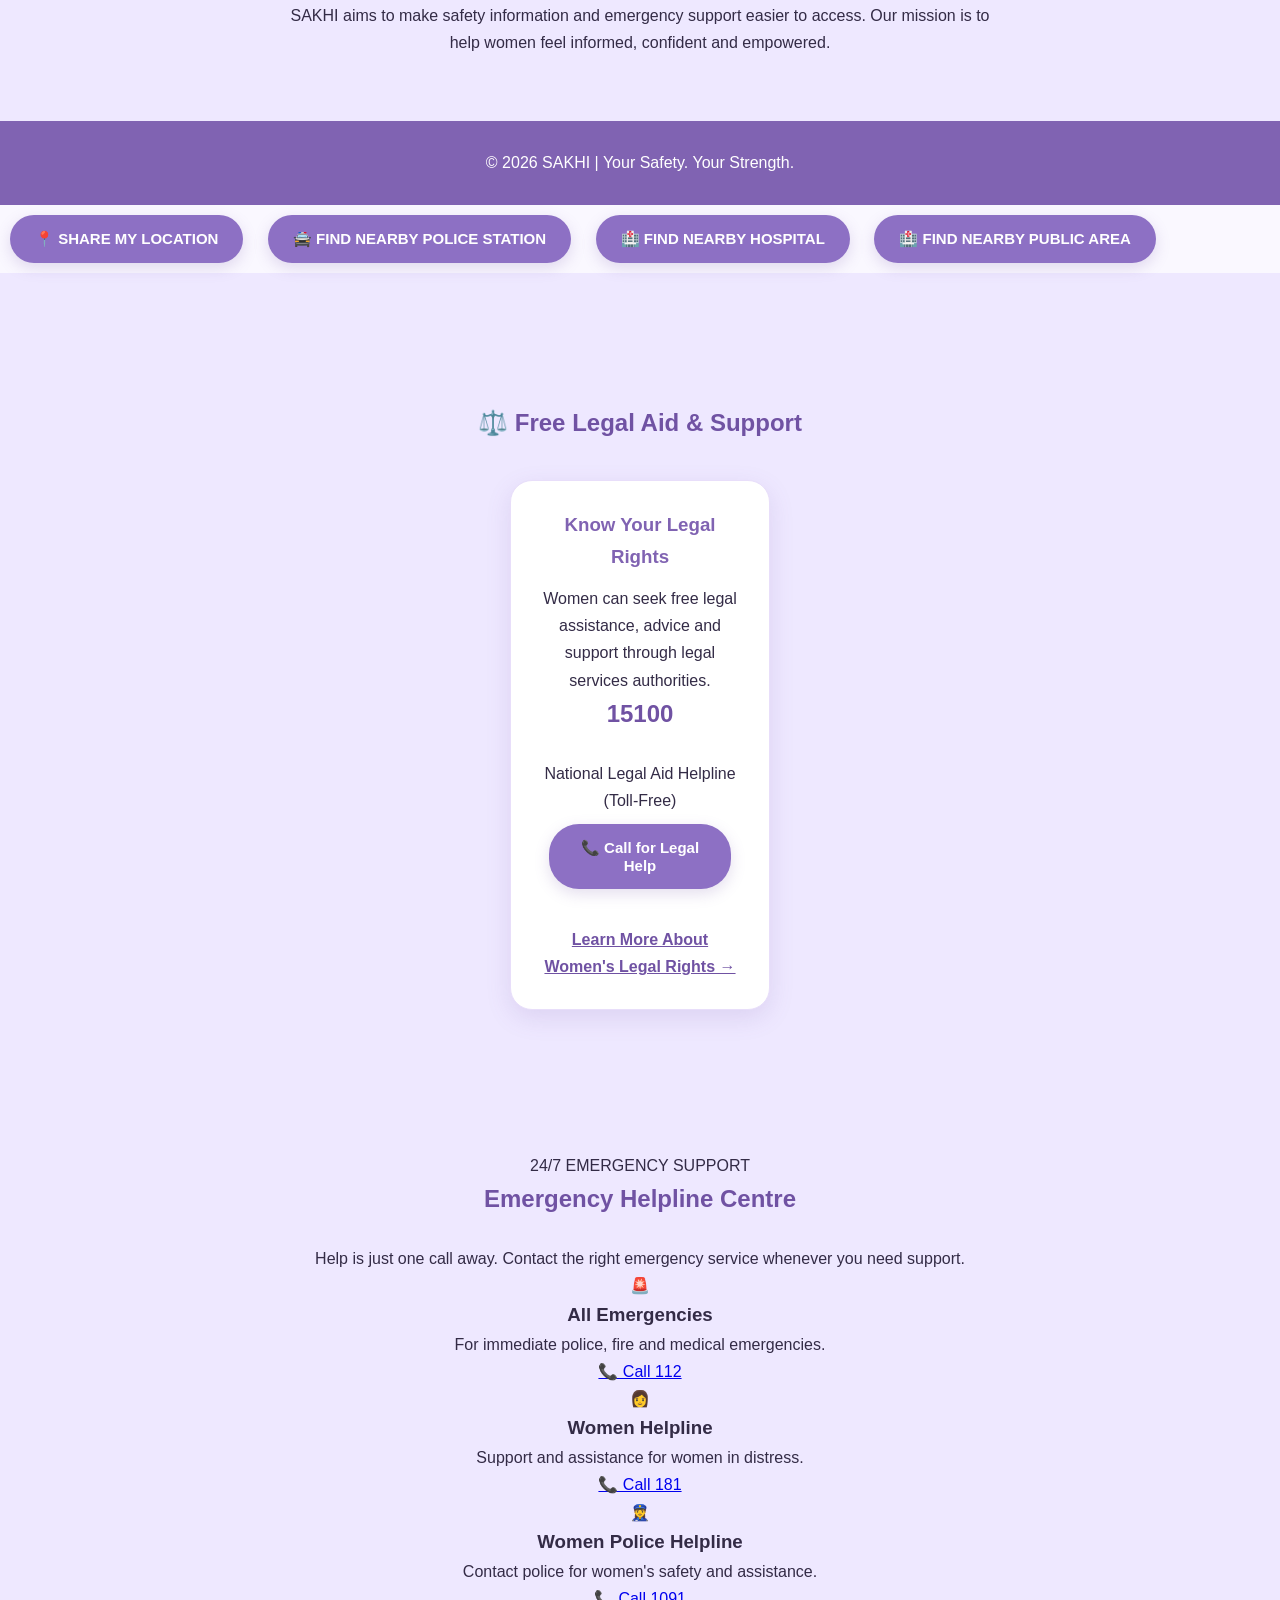
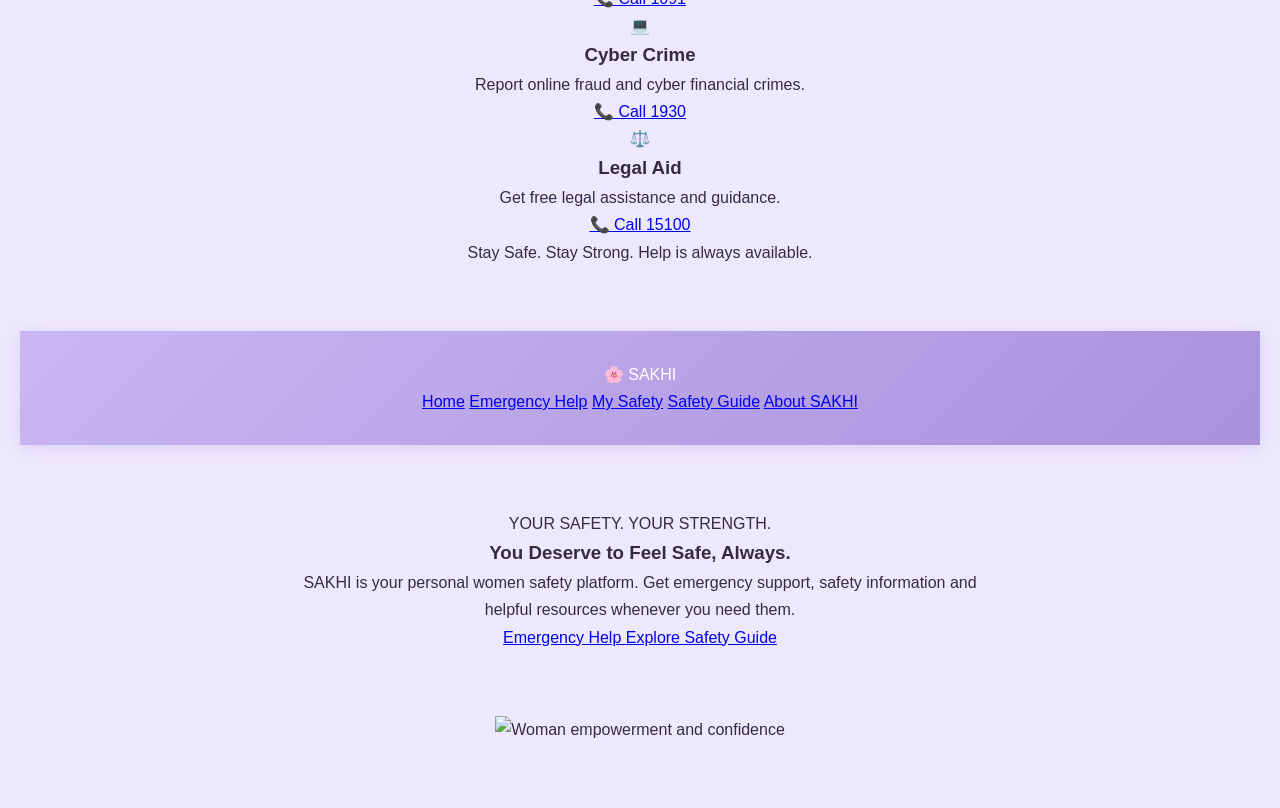
==== commit 8525f2be: "Update index.html" ====
--- a/index.html
+++ b/index.html
@@ -242,3 +242,9 @@
     </div>
 </section>
 
+<div class="home-image">
+    <img
+        src="https://images.unsplash.com/photo-1531123897727-8f129e1688ce?w=900"
+        alt="Woman empowerment and confidence">
+</div>
+
